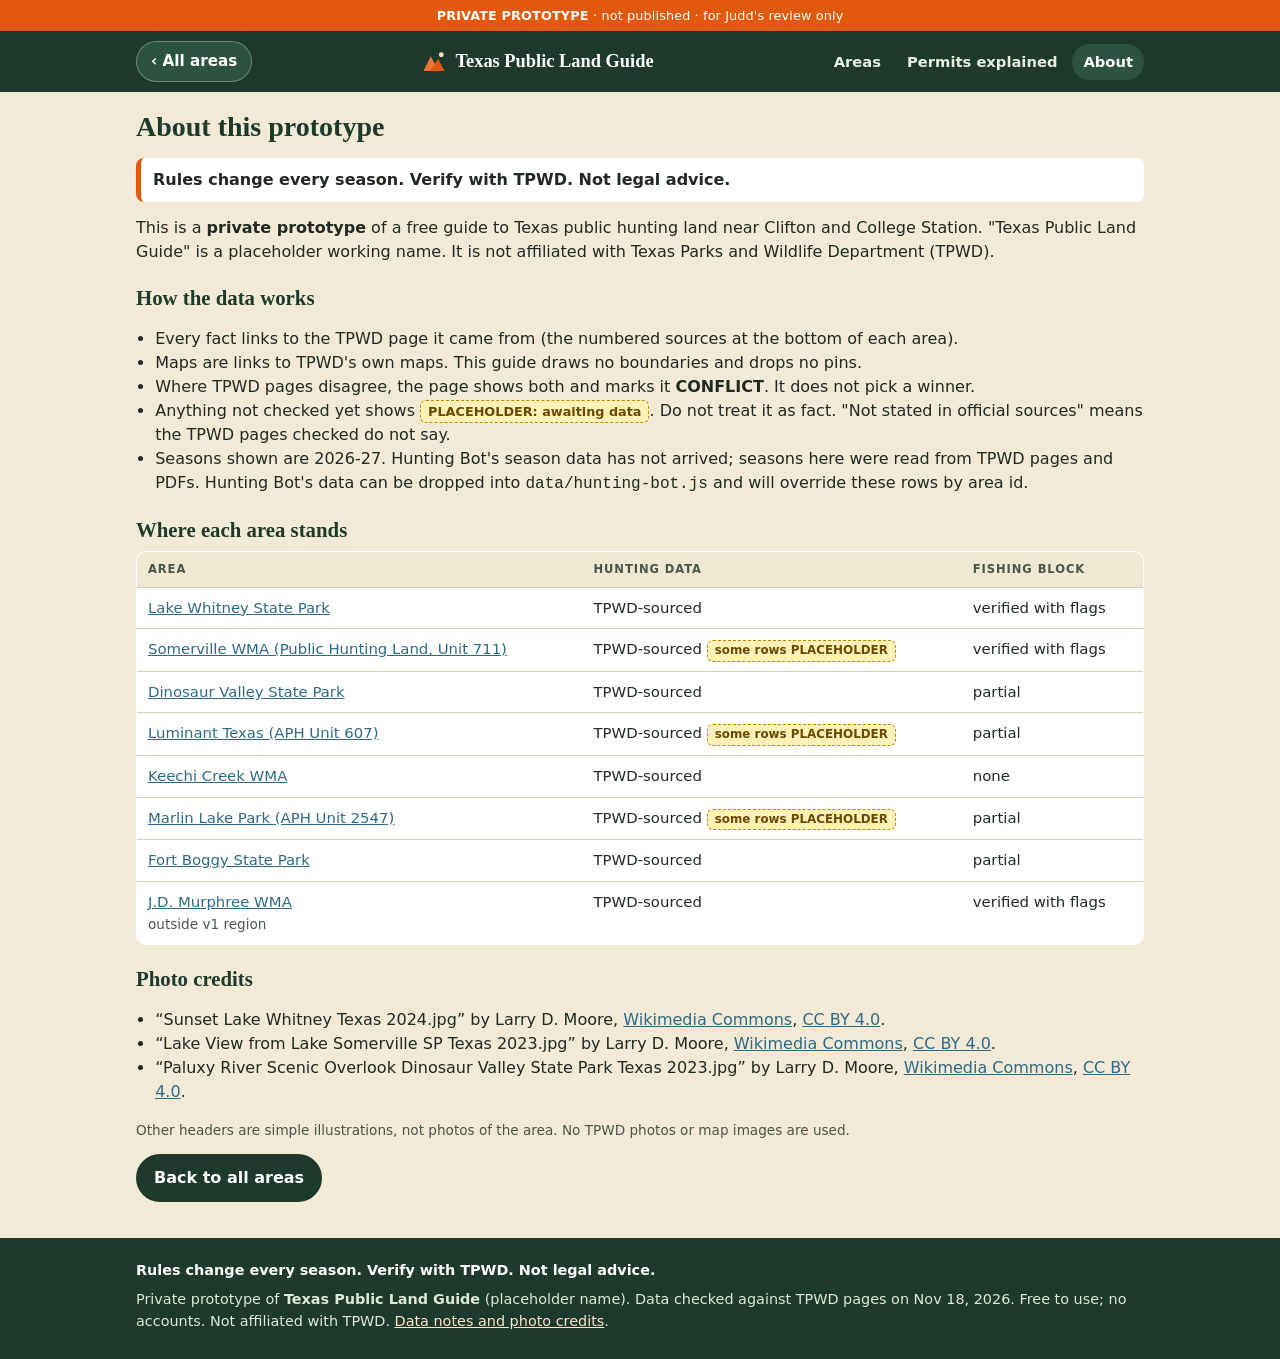
==== about.html @ 7021a3df "Publish the Texas Public Land Guide at the repository root. The finished static site is ready for Gi" ====
<!doctype html><html lang="en"><head><meta charset="utf-8"><meta name="viewport" content="width=device-width,initial-scale=1,viewport-fit=cover"><meta name="theme-color" content="#1d3a2c"><link rel="manifest" href="manifest.webmanifest"><link rel="icon" type="image/png" sizes="192x192" href="icons/icon-192.png"><link rel="apple-touch-icon" sizes="180x180" href="icons/apple-touch-icon.png"><meta name="apple-mobile-web-app-capable" content="yes"><meta name="mobile-web-app-capable" content="yes"><meta name="apple-mobile-web-app-status-bar-style" content="black-translucent"><meta name="apple-mobile-web-app-title" content="TX Public Land"><meta name="robots" content="noindex,nofollow"><link rel="stylesheet" href="css/styles.css"><title>About · Texas Public Land Guide</title></head>
<body data-page="about"><div id="chrome-top"></div><main class="wrap prose" style="padding-top:18px">
<h1>About this prototype</h1>
<div class="disclaimer">Rules change every season. Verify with TPWD. Not legal advice.</div>
<p>This is a <b>private prototype</b> of a free guide to Texas public hunting land near Clifton and College Station. "Texas Public Land Guide" is a placeholder working name. It is not affiliated with Texas Parks and Wildlife Department (TPWD).</p>
<h2>How the data works</h2>
<ul>
<li>Every fact links to the TPWD page it came from (the numbered sources at the bottom of each area).</li>
<li>Maps are links to TPWD's own maps. This guide draws no boundaries and drops no pins.</li>
<li>Where TPWD pages disagree, the page shows both and marks it <b>CONFLICT</b>. It does not pick a winner.</li>
<li>Anything not checked yet shows <span class="ph-flag">PLACEHOLDER: awaiting data</span>. Do not treat it as fact. "Not stated in official sources" means the TPWD pages checked do not say.</li>
<li>Seasons shown are 2026-27. Hunting Bot's season data has not arrived; seasons here were read from TPWD pages and PDFs. Hunting Bot's data can be dropped into <code>data/hunting-bot.js</code> and will override these rows by area id.</li>
</ul>
<h2>Where each area stands</h2>
<div class="table-wrap"><table class="simple"><thead><tr><th>Area</th><th>Hunting data</th><th>Fishing block</th></tr></thead><tbody id="areastatus"></tbody></table></div>
<h2>Photo credits</h2>
<ul id="credits"></ul>
<p class="small muted">Other headers are simple illustrations, not photos of the area. No TPWD photos or map images are used.</p>
<p><a class="btn" href="index.html">Back to all areas</a></p>
</main><div id="chrome-bottom"></div><script src="data/areas.js"></script><script src="data/photos.js"></script><script src="data/hunting-bot.js"></script><script src="js/app.js"></script></body></html>
---- css/styles.css ----
:root{
  --forest:#1d3a2c; --forest-2:#2c5340; --moss:#5b7a3d; --moss-soft:#e4ecd6;
  --bark:#5a4430; --sand:#f2ead6; --paper:#fcfaf2; --ink:#1f2a22; --ink-soft:#4a5649; --ink-faint:#707a6e;
  --blaze:#e0590c; --blaze-soft:#fde6d4; --water:#2d6a87; --water-soft:#dcebf2;
  --warn-bg:#fff1b8; --warn-ink:#6a4a00; --line:#d9d0b8; --radius:14px;
  --shadow:0 1px 2px rgba(31,42,34,.08),0 4px 14px rgba(31,42,34,.07);
  --serif:Georgia,"Times New Roman",serif; --sans:system-ui,-apple-system,"Segoe UI",Roboto,sans-serif;
}
*{box-sizing:border-box}
html{-webkit-text-size-adjust:100%}
body{margin:0;font-family:var(--sans);color:var(--ink);background:var(--sand);line-height:1.5;font-size:16px}
a{color:var(--water)} a:hover{color:var(--blaze)}
img,svg{max-width:100%}
.wrap{max-width:1040px;margin:0 auto;padding:0 16px}
h1,h2,h3{font-family:var(--serif);line-height:1.2;color:var(--forest);margin:0 0 .5rem}
h1{font-size:1.75rem} h2{font-size:1.3rem;margin-top:0} h3{font-size:1.05rem}
p{margin:.4rem 0 .8rem}
.muted{color:var(--ink-soft)} .small{font-size:.85rem}

/* banner + header */
.proto-bar{background:var(--blaze);color:#fff;font-size:.8rem;font-weight:700;text-align:center;padding:6px 10px;letter-spacing:.01em}
.proto-bar span{font-weight:500}
.site-header{background:var(--forest);color:#fff;position:sticky;top:0;z-index:20}
.site-header .inner{display:flex;align-items:center;justify-content:space-between;gap:10px;padding:10px 16px;flex-wrap:wrap}
.brand{display:flex;align-items:center;gap:8px;color:#fff;text-decoration:none;font-family:var(--serif);font-size:1.15rem;font-weight:700}
.brand svg{width:26px;height:26px}
.working{font:700 .6rem/1 var(--sans);letter-spacing:.12em;text-transform:uppercase;border:1px solid rgba(255,255,255,.55);border-radius:99px;padding:3px 7px;color:#ffd9bd}
.nav{display:flex;gap:4px}
.nav a{color:#e9f0e2;text-decoration:none;padding:7px 11px;border-radius:99px;font-size:.92rem;font-weight:600}
.nav a[aria-current="page"],.nav a:hover{background:var(--forest-2);color:#fff}

/* hero */
.hero{background:var(--forest);color:#fff;position:relative;overflow:hidden}
.hero .art{position:absolute;inset:0;opacity:.95}
.hero .art svg{width:100%;height:100%;display:block}
.hero-inner{position:relative;padding:34px 16px 70px}
.hero h1{color:#fff;font-size:1.9rem;max-width:20ch}
.hero p{max-width:46ch;color:#e6efde}
.eyebrow{display:inline-block;background:rgba(255,255,255,.15);border:1px solid rgba(255,255,255,.35);border-radius:99px;padding:3px 10px;font-size:.72rem;font-weight:700;letter-spacing:.1em;text-transform:uppercase;color:#ffe3cc;margin-bottom:10px}

/* finder */
.finder{background:var(--paper);border:1px solid var(--line);border-radius:var(--radius);box-shadow:var(--shadow);padding:14px;margin:-48px 0 18px;position:relative}
.finder form{display:grid;grid-template-columns:1fr;gap:10px}
.field label,.field .flabel{display:block;font-size:.72rem;font-weight:800;letter-spacing:.08em;text-transform:uppercase;color:var(--ink-soft);margin-bottom:3px}
.field select,.field input[type=search]{width:100%;font:inherit;padding:11px 12px;border:1.5px solid var(--line);border-radius:10px;background:#fff;color:var(--ink);min-height:44px}
.field select:focus,.field input:focus{outline:3px solid #b9d3a2;border-color:var(--moss)}
.check{display:flex;gap:8px;align-items:center;font-size:.9rem;min-height:44px}
.check input{width:20px;height:20px;accent-color:var(--moss)}
.finder-actions{display:flex;gap:10px;align-items:center;justify-content:space-between;flex-wrap:wrap}
.btn{display:inline-flex;align-items:center;justify-content:center;gap:6px;font:inherit;font-weight:700;border-radius:99px;padding:10px 16px;min-height:44px;border:2px solid var(--forest);background:var(--forest);color:#fff;text-decoration:none;cursor:pointer}
.btn:hover{background:var(--forest-2);color:#fff}
.btn.ghost{background:transparent;color:var(--forest)}
.btn.ghost:hover{background:var(--moss-soft);color:var(--forest)}
.btn.small{padding:6px 12px;min-height:36px;font-size:.88rem}
.count{font-weight:700;color:var(--forest)}

/* cards */
.grid{display:grid;gap:14px;grid-template-columns:1fr}
.card{background:var(--paper);border:1px solid var(--line);border-radius:var(--radius);box-shadow:var(--shadow);overflow:hidden;display:flex;flex-direction:column}
.card .thumb{display:block;aspect-ratio:16/7;background:var(--forest-2);overflow:hidden;position:relative}
.card .thumb img,.card .thumb svg{width:100%;height:100%;object-fit:cover;display:block}
.card .body{padding:12px 14px 14px;display:flex;flex-direction:column;gap:6px;flex:1}
.card h3{margin:0}
.card h3 a{color:var(--forest);text-decoration:none}
.card h3 a:hover{color:var(--blaze)}
.kicker{font-size:.72rem;font-weight:800;letter-spacing:.09em;text-transform:uppercase;color:var(--bark)}
.chips{display:flex;flex-wrap:wrap;gap:6px}
.chip{display:inline-block;background:var(--moss-soft);color:var(--forest);border-radius:99px;font-size:.78rem;font-weight:700;padding:3px 9px}
.chip.access{background:#efe3c6;color:var(--bark)}
.chip.water{background:var(--water-soft);color:var(--water)}
.chip.near{background:#fff;border:1px solid var(--line);color:var(--ink-soft);font-weight:600}
.chip.out{background:var(--blaze-soft);color:#8a3a07}
.chip.ph{background:var(--warn-bg);color:var(--warn-ink)}
.verified{font-size:.8rem;color:var(--ink-soft);margin-top:auto}
.verified strong{color:var(--forest)}
.empty{background:var(--paper);border:1px dashed var(--line);border-radius:var(--radius);padding:20px;text-align:center}
.section-label{font-family:var(--serif);font-size:1.15rem;margin:22px 0 10px;color:var(--forest)}

/* area page */
.crumb{font-size:.85rem;margin:14px 0 8px}
.area-hero{border-radius:var(--radius);overflow:hidden;position:relative;background:var(--forest-2);box-shadow:var(--shadow)}
.area-hero .art{aspect-ratio:16/8;max-height:340px}
.area-hero .art img,.area-hero .art svg{width:100%;height:100%;object-fit:cover;display:block}
.photo-credit{font-size:.74rem;color:var(--ink-faint);margin:6px 2px 0}
.area-title{margin:14px 0 4px}
.verify-badge{display:inline-flex;gap:6px;align-items:center;background:var(--moss-soft);border:1px solid #bfd1a6;color:var(--forest);font-weight:800;border-radius:99px;padding:5px 12px;font-size:.88rem;margin:6px 0 4px}
.outside-flag{background:var(--blaze-soft);border:1px solid #f1b88d;color:#7a3406;border-radius:10px;padding:10px 12px;margin:10px 0;font-weight:600}
.disclaimer{background:#fff;border-left:5px solid var(--blaze);padding:10px 12px;border-radius:8px;font-weight:700;margin:14px 0}
.panel{background:var(--paper);border:1px solid var(--line);border-radius:var(--radius);box-shadow:var(--shadow);padding:14px 16px;margin:14px 0}
.panel h2{border-bottom:2px solid var(--moss-soft);padding-bottom:6px}
.facts{display:grid;grid-template-columns:1fr;gap:10px;margin:0}
.facts div{background:#fff;border:1px solid var(--line);border-radius:10px;padding:9px 11px}
.facts dt{font-size:.7rem;font-weight:800;letter-spacing:.09em;text-transform:uppercase;color:var(--ink-soft);margin:0 0 2px}
.facts dd{margin:0}
.permit-list{list-style:none;margin:0;padding:0;display:grid;gap:10px}
.permit-list li{background:#fff;border:1px solid var(--line);border-radius:10px;padding:10px 12px}
.permit-list a{font-weight:700}
.btn-row{display:flex;flex-wrap:wrap;gap:8px}
.kv{display:grid;gap:8px;margin:0;padding:0;list-style:none}
.kv li{background:#fff;border:1px solid var(--line);border-radius:10px;padding:9px 11px}
.kv b{display:block;font-size:.72rem;letter-spacing:.08em;text-transform:uppercase;color:var(--ink-soft)}
.kv .conflict{border-color:#e6a46c;background:var(--blaze-soft)}
.kv .conflict b{color:#8a3a07}
sup.cite{font-size:.68em;font-weight:800;margin-left:1px}
sup.cite a{text-decoration:none;color:var(--water)}
.not-stated{color:var(--ink-faint);font-style:italic}
.ph-flag{display:inline-block;background:var(--warn-bg);color:var(--warn-ink);border:1px dashed #b88a00;border-radius:6px;font-weight:800;font-size:.8em;padding:1px 7px}
.seasons{display:grid;gap:10px}
.season{background:#fff;border:1px solid var(--line);border-radius:10px;padding:10px 12px}
.season.placeholder{background:#fffbea;border-style:dashed;border-color:#c9a227}
.season h3{margin:0 0 3px}
.season .when{font-weight:700;color:var(--bark)}
.fish{border-top:5px solid var(--water)}
.fish h2{border-color:var(--water-soft)}
.fish h3{color:var(--water);margin-top:14px}
.checknotes{background:#f4f8fb;border:1px solid #c9dce8;border-radius:10px;padding:10px 14px}
.checknotes ul{margin:.3rem 0 0;padding-left:1.1rem}
.field-notes{border:2px dashed var(--moss);background:#fff;border-radius:var(--radius);padding:14px 16px;color:var(--ink-soft)}
.sources{padding-left:1.3rem;margin:0}
.sources li{margin-bottom:6px}
.sources li::marker{font-weight:800;color:var(--water)}
details.more summary{cursor:pointer;font-weight:700;color:var(--forest);min-height:36px}
.footer{background:var(--forest);color:#dfe8d6;margin-top:36px;padding:22px 0 28px;font-size:.9rem}
.footer a{color:#ffe3cc}
.footer .disc{font-weight:800;color:#fff;margin-bottom:8px}
.prose h2{margin-top:22px}
.prose ul{padding-left:1.2rem}
.table-wrap{overflow-x:auto}
.simple{width:100%;border-collapse:collapse;background:#fff;border:1px solid var(--line);border-radius:10px;overflow:hidden}
.simple th,.simple td{text-align:left;padding:9px 11px;border-bottom:1px solid var(--line);vertical-align:top;font-size:.93rem}
.simple th{background:#efe8d3;font-size:.72rem;letter-spacing:.08em;text-transform:uppercase;color:var(--ink-soft)}

@media (min-width:640px){
  .grid{grid-template-columns:1fr 1fr}
  .finder form{grid-template-columns:2fr 1fr 1fr}
  .facts{grid-template-columns:1fr 1fr}
  .hero h1{font-size:2.4rem}
}
@media (min-width:900px){
  .grid{grid-template-columns:repeat(3,1fr)}
  .finder form{grid-template-columns:2fr 1fr 1fr 1fr 1fr}
}
@media (max-width:560px){
  .site-header .inner{padding:8px 12px}
  .nav a{padding:7px 9px;font-size:.88rem}
  .working{display:none}
  h1{font-size:1.5rem}
}
@media (prefers-reduced-motion:no-preference){ .card{transition:transform .12s} .card:hover{transform:translateY(-2px)} }

/* ---- installed app (standalone) + notch safe areas ---- */
body{padding-left:env(safe-area-inset-left);padding-right:env(safe-area-inset-right)}
.proto-bar{padding-top:calc(6px + env(safe-area-inset-top))}
.footer{padding-bottom:calc(28px + env(safe-area-inset-bottom))}
.site-header .inner{row-gap:6px}
.back{color:#fff;text-decoration:none;font-weight:700;font-size:.95rem;background:var(--forest-2);border:1px solid rgba(255,255,255,.3);border-radius:99px;padding:8px 14px;min-height:40px;display:inline-flex;align-items:center}
.back:hover{background:var(--blaze);color:#fff}
.site-header .inner:has(.back) .brand span.working{display:none}
@media (max-width:560px){ .site-header .inner:has(.back) .brand{font-size:1rem} }
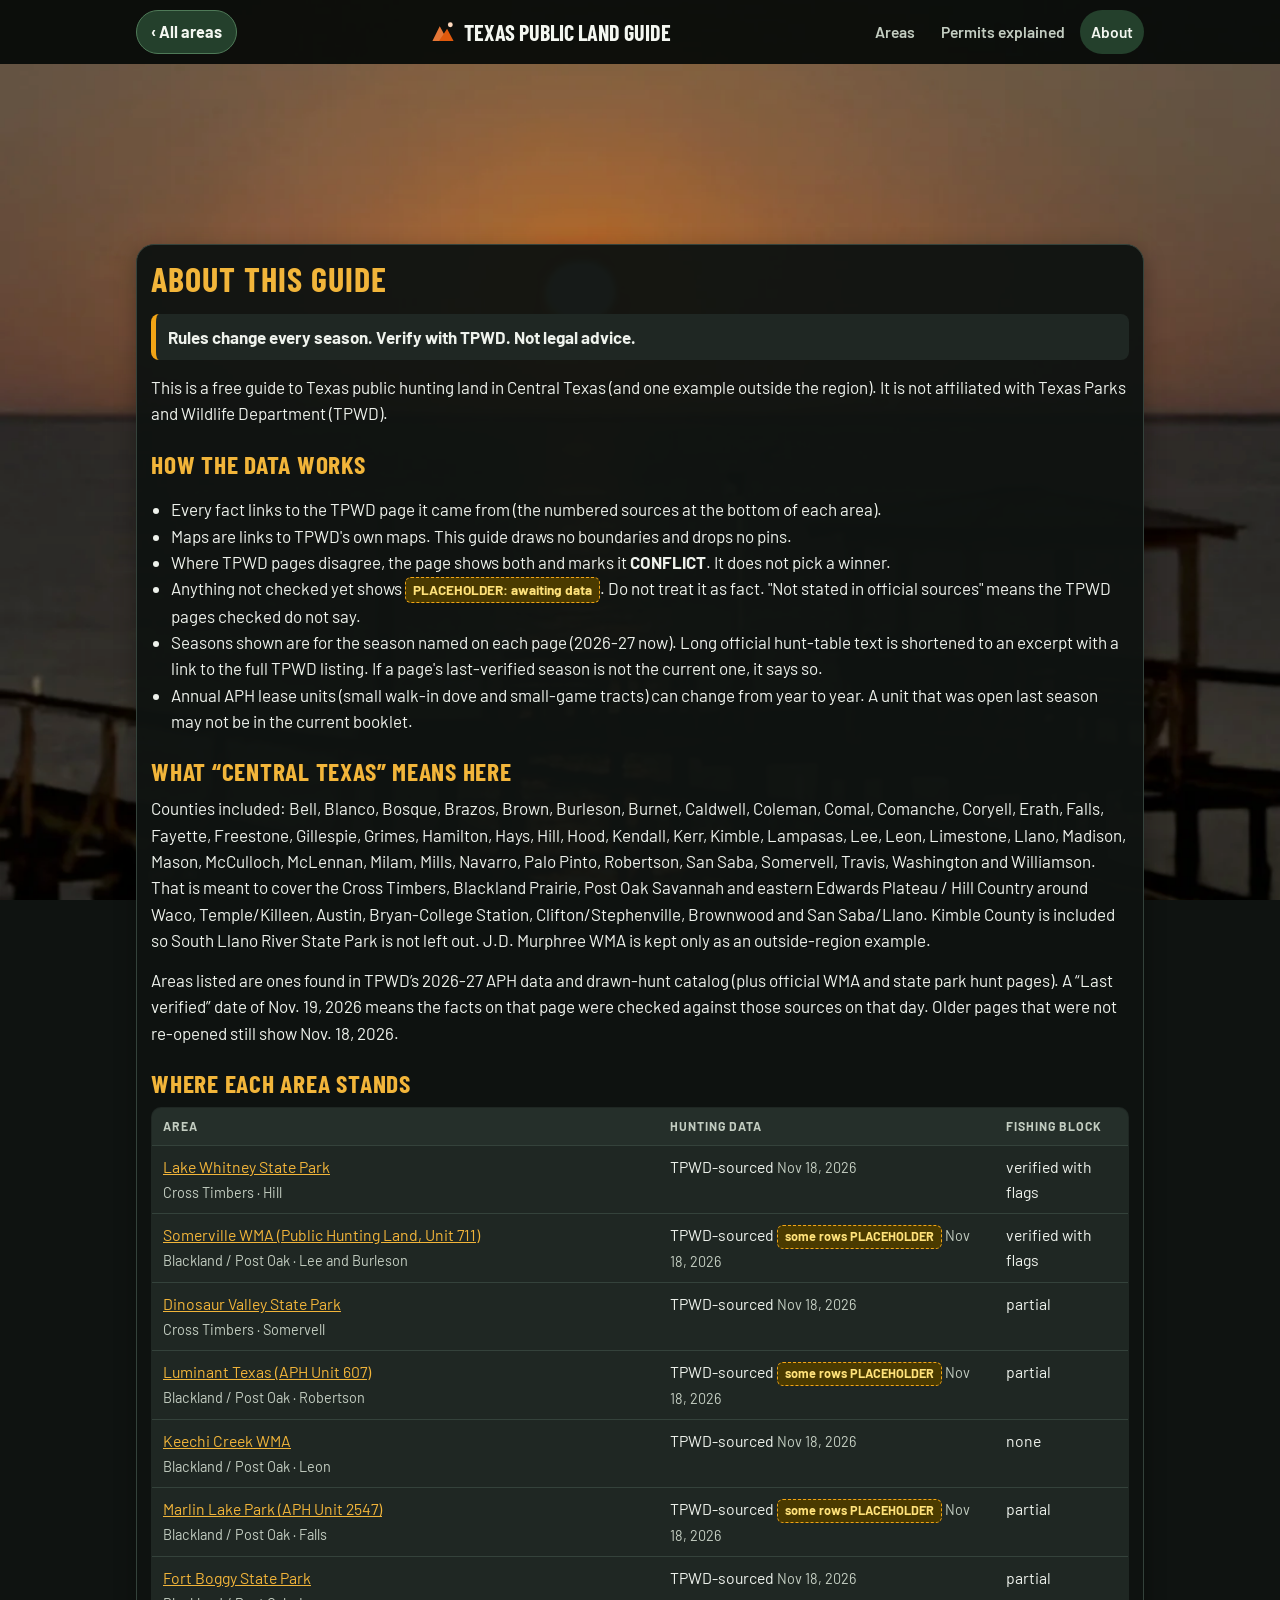
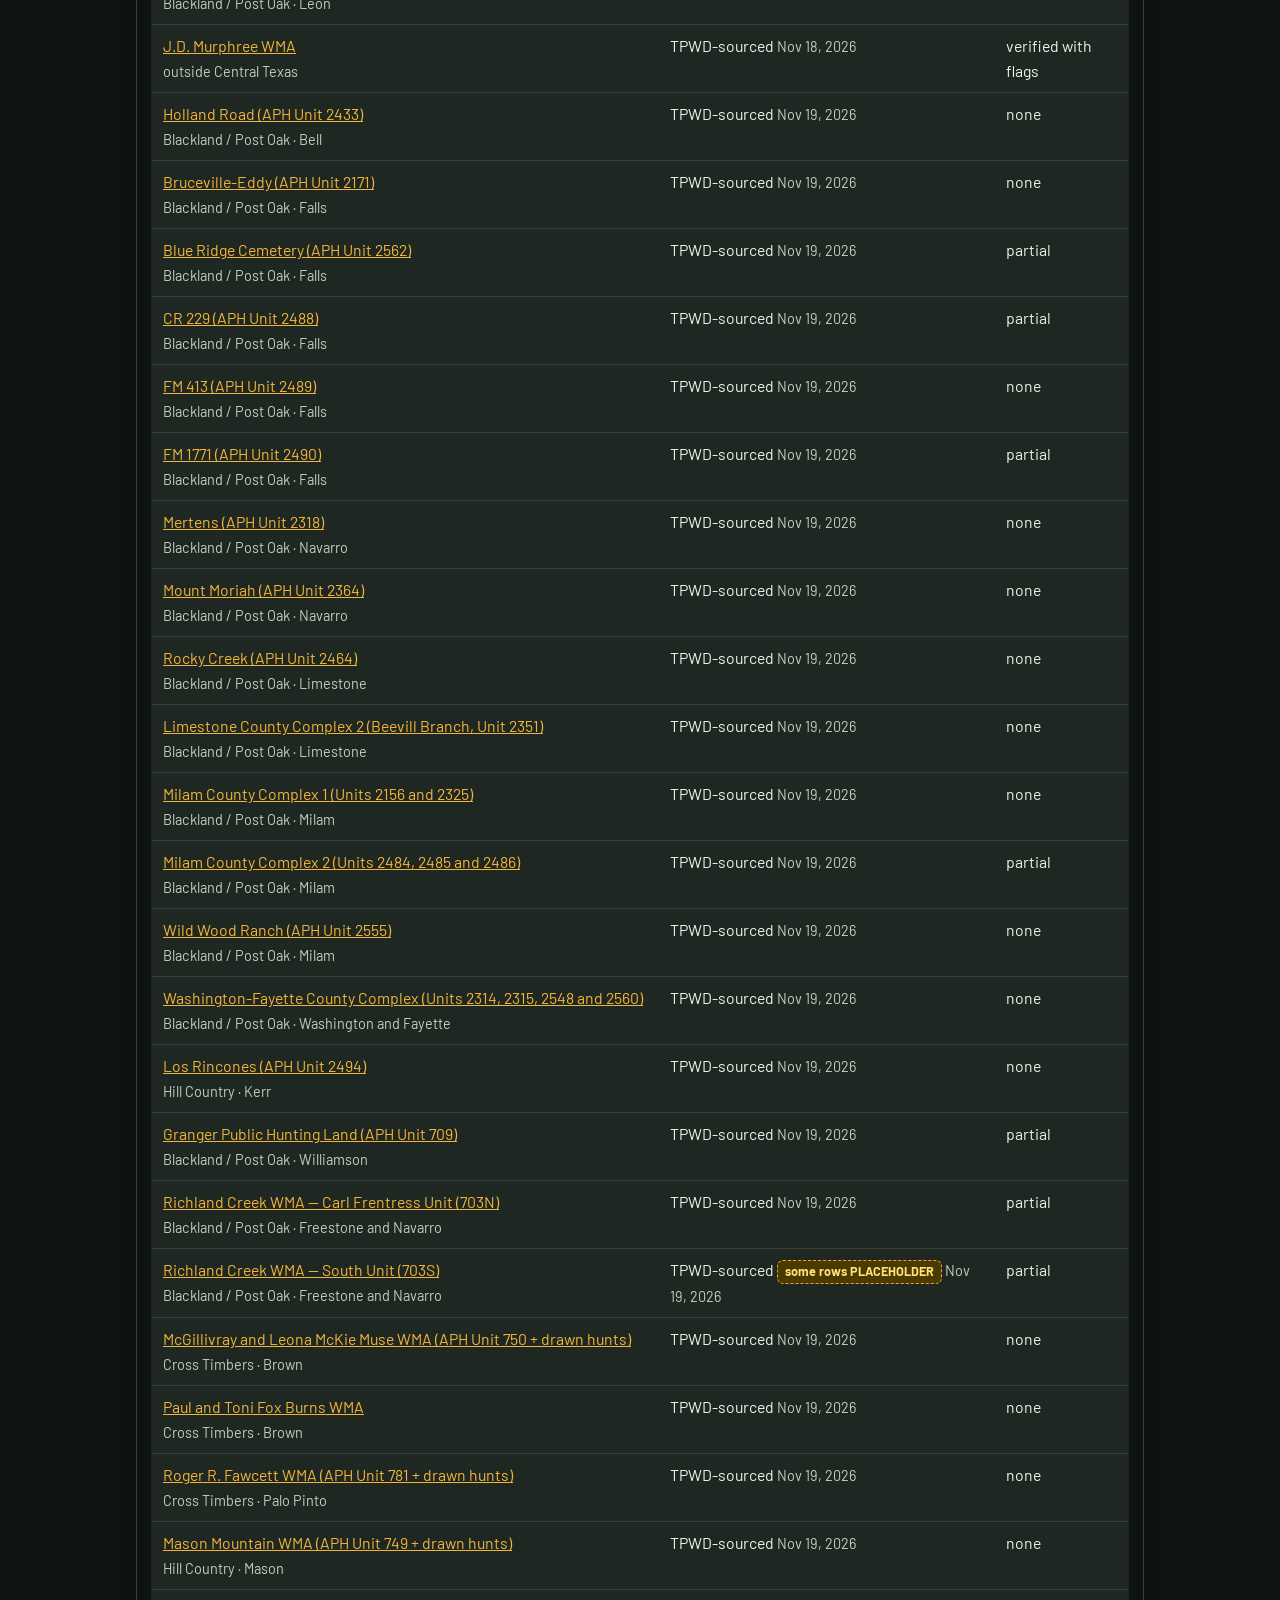
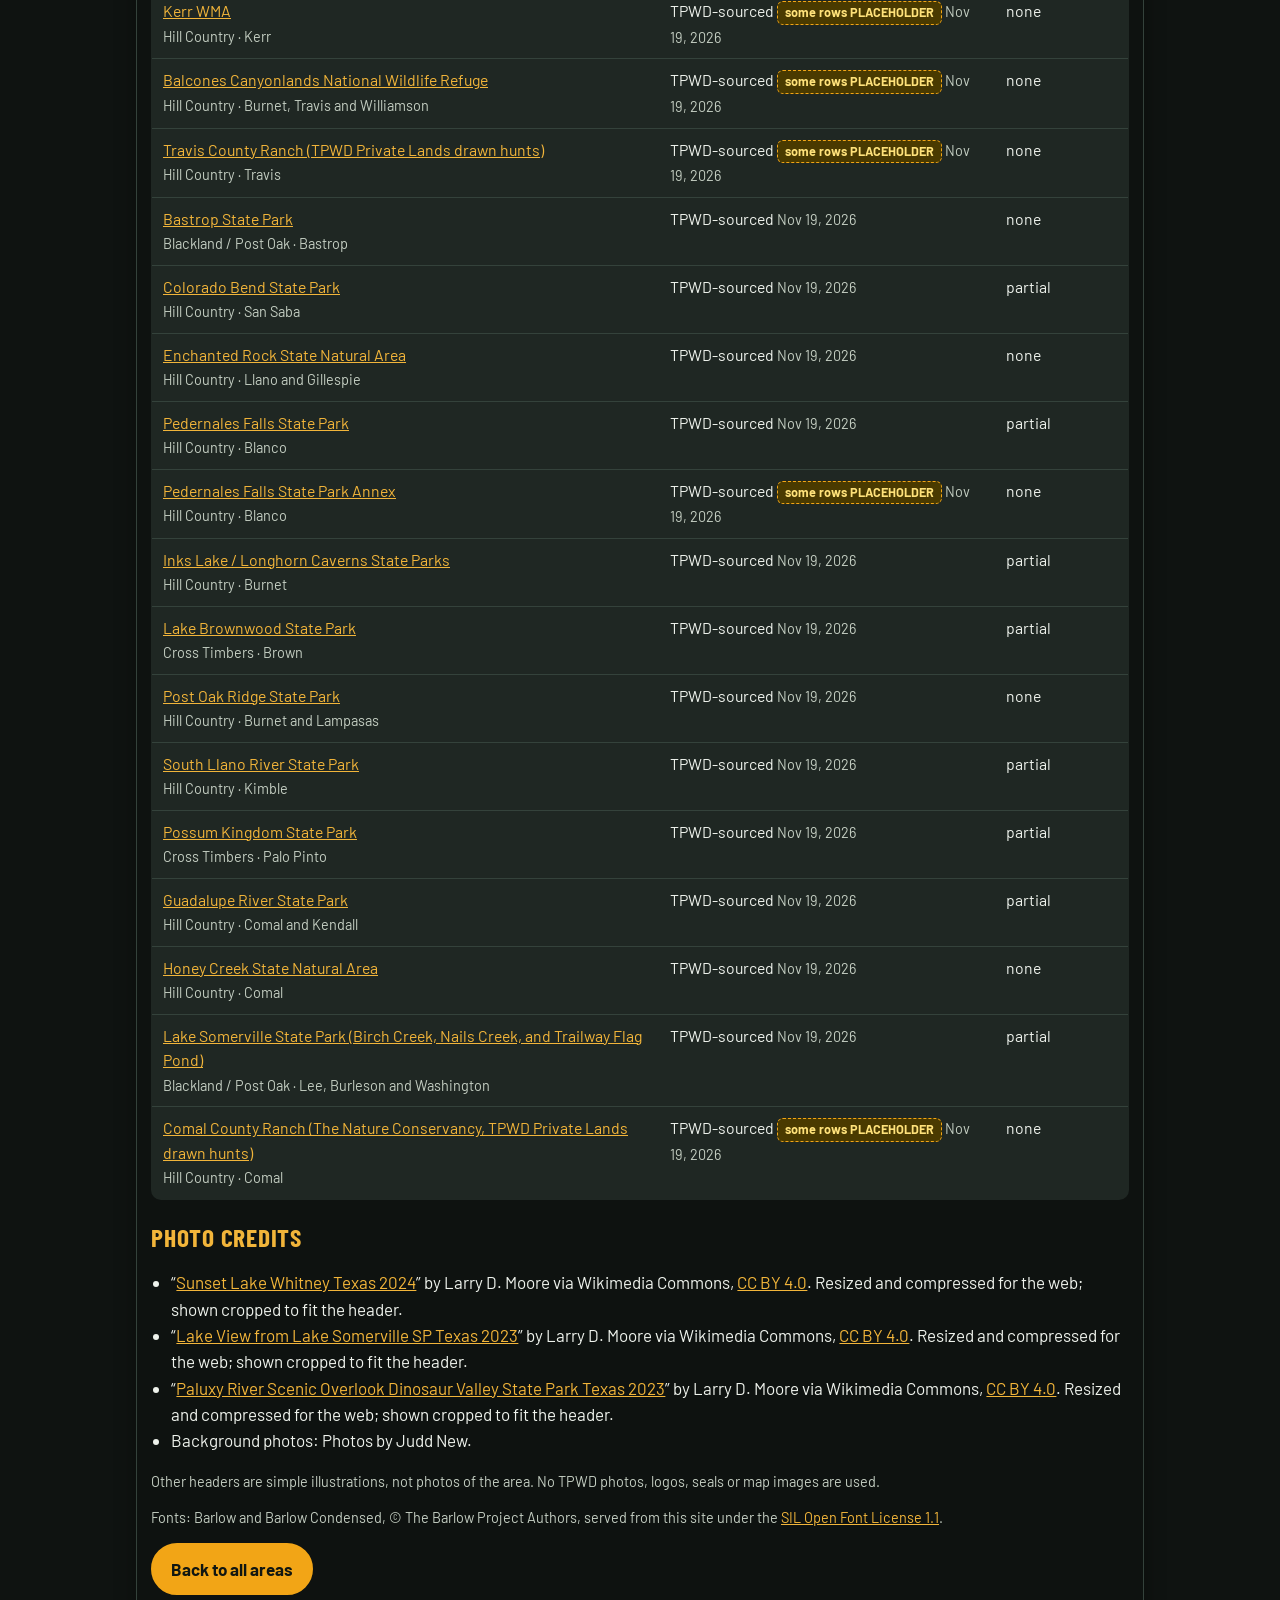
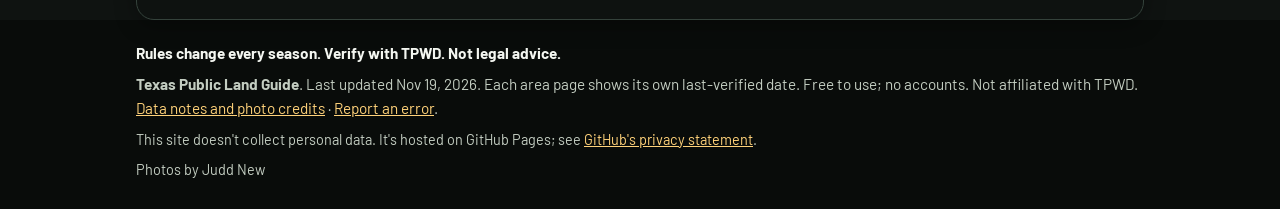
==== commit dc8947ff: "Release v4: Central Texas areas, Night Hunt theme, legal-safety fixes Replace the GitHub Pages site " ====
--- a/about.html
+++ b/about.html
@@ -1,20 +1,26 @@
-<!doctype html><html lang="en"><head><meta charset="utf-8"><meta name="viewport" content="width=device-width,initial-scale=1,viewport-fit=cover"><meta name="theme-color" content="#1d3a2c"><link rel="manifest" href="manifest.webmanifest"><link rel="icon" type="image/png" sizes="192x192" href="icons/icon-192.png"><link rel="apple-touch-icon" sizes="180x180" href="icons/apple-touch-icon.png"><meta name="apple-mobile-web-app-capable" content="yes"><meta name="mobile-web-app-capable" content="yes"><meta name="apple-mobile-web-app-status-bar-style" content="black-translucent"><meta name="apple-mobile-web-app-title" content="TX Public Land"><meta name="robots" content="noindex,nofollow"><link rel="stylesheet" href="css/styles.css"><title>About · Texas Public Land Guide</title></head>
-<body data-page="about"><div id="chrome-top"></div><main class="wrap prose" style="padding-top:18px">
-<h1>About this prototype</h1>
+<!doctype html><html lang="en"><head><meta charset="utf-8"><meta name="viewport" content="width=device-width,initial-scale=1,viewport-fit=cover"><meta name="theme-color" content="#0a0d0b"><link rel="manifest" href="manifest.webmanifest"><link rel="icon" type="image/png" sizes="192x192" href="icons/icon-192.png"><link rel="apple-touch-icon" sizes="180x180" href="icons/apple-touch-icon.png"><meta name="apple-mobile-web-app-capable" content="yes"><meta name="mobile-web-app-capable" content="yes"><meta name="apple-mobile-web-app-status-bar-style" content="black-translucent"><meta name="apple-mobile-web-app-title" content="TX Public Land"><meta name="robots" content="noindex,nofollow"><link rel="preload" href="fonts/barlow-400.woff2" as="font" type="font/woff2" crossorigin><link rel="stylesheet" href="css/styles.css"><title>About · Texas Public Land Guide</title></head>
+<body data-page="about"><div class="bg-photo" aria-hidden="true"><img src="img/bg-pier.webp" alt="" decoding="async"></div><div id="chrome-top"></div><main class="wrap prose" style="padding-top:18px">
+<div class="sheet-block">
+<h1>About this guide</h1>
 <div class="disclaimer">Rules change every season. Verify with TPWD. Not legal advice.</div>
-<p>This is a <b>private prototype</b> of a free guide to Texas public hunting land near Clifton and College Station. "Texas Public Land Guide" is a placeholder working name. It is not affiliated with Texas Parks and Wildlife Department (TPWD).</p>
+<p>This is a free guide to Texas public hunting land in Central Texas (and one example outside the region). It is not affiliated with Texas Parks and Wildlife Department (TPWD).</p>
 <h2>How the data works</h2>
 <ul>
 <li>Every fact links to the TPWD page it came from (the numbered sources at the bottom of each area).</li>
 <li>Maps are links to TPWD's own maps. This guide draws no boundaries and drops no pins.</li>
 <li>Where TPWD pages disagree, the page shows both and marks it <b>CONFLICT</b>. It does not pick a winner.</li>
 <li>Anything not checked yet shows <span class="ph-flag">PLACEHOLDER: awaiting data</span>. Do not treat it as fact. "Not stated in official sources" means the TPWD pages checked do not say.</li>
-<li>Seasons shown are 2026-27. Hunting Bot's season data has not arrived; seasons here were read from TPWD pages and PDFs. Hunting Bot's data can be dropped into <code>data/hunting-bot.js</code> and will override these rows by area id.</li>
+<li>Seasons shown are for the season named on each page (2026-27 now). Long official hunt-table text is shortened to an excerpt with a link to the full TPWD listing. If a page's last-verified season is not the current one, it says so.</li>
+<li>Annual APH lease units (small walk-in dove and small-game tracts) can change from year to year. A unit that was open last season may not be in the current booklet.</li>
 </ul>
+<h2>What “Central Texas” means here</h2>
+<p>Counties included: Bell, Blanco, Bosque, Brazos, Brown, Burleson, Burnet, Caldwell, Coleman, Comal, Comanche, Coryell, Erath, Falls, Fayette, Freestone, Gillespie, Grimes, Hamilton, Hays, Hill, Hood, Kendall, Kerr, Kimble, Lampasas, Lee, Leon, Limestone, Llano, Madison, Mason, McCulloch, McLennan, Milam, Mills, Navarro, Palo Pinto, Robertson, San Saba, Somervell, Travis, Washington and Williamson. That is meant to cover the Cross Timbers, Blackland Prairie, Post Oak Savannah and eastern Edwards Plateau / Hill Country around Waco, Temple/Killeen, Austin, Bryan-College Station, Clifton/Stephenville, Brownwood and San Saba/Llano. Kimble County is included so South Llano River State Park is not left out. J.D. Murphree WMA is kept only as an outside-region example.</p>
+<p>Areas listed are ones found in TPWD’s 2026-27 APH data and drawn-hunt catalog (plus official WMA and state park hunt pages). A “Last verified” date of Nov. 19, 2026 means the facts on that page were checked against those sources on that day. Older pages that were not re-opened still show Nov. 18, 2026.</p>
 <h2>Where each area stands</h2>
 <div class="table-wrap"><table class="simple"><thead><tr><th>Area</th><th>Hunting data</th><th>Fishing block</th></tr></thead><tbody id="areastatus"></tbody></table></div>
 <h2>Photo credits</h2>
 <ul id="credits"></ul>
-<p class="small muted">Other headers are simple illustrations, not photos of the area. No TPWD photos or map images are used.</p>
+<p class="small muted">Other headers are simple illustrations, not photos of the area. No TPWD photos, logos, seals or map images are used.</p>
+<p class="small muted">Fonts: Barlow and Barlow Condensed, © The Barlow Project Authors, served from this site under the <a href="fonts/OFL.txt">SIL Open Font License 1.1</a>.</p>
 <p><a class="btn" href="index.html">Back to all areas</a></p>
-</main><div id="chrome-bottom"></div><script src="data/areas.js"></script><script src="data/photos.js"></script><script src="data/hunting-bot.js"></script><script src="js/app.js"></script></body></html>
+</div></main><div id="chrome-bottom"></div><script src="data/areas.js"></script><script src="data/areas-central.js"></script><script src="data/photos.js"></script><script src="data/hunting-bot.js"></script><script src="js/app.js"></script></body></html>
--- a/css/styles.css
+++ b/css/styles.css
@@ -1,3 +1,9 @@
+/* Self-hosted fonts: Barlow + Barlow Condensed (SIL OFL 1.1, see fonts/OFL.txt). Latin subset, weights in use. */
+@font-face{font-family:'Barlow';font-style:normal;font-weight:400;font-display:swap;src:url('../fonts/barlow-400.woff2') format('woff2');unicode-range:U+0000-00FF, U+0131, U+0152-0153, U+02BB-02BC, U+02C6, U+02DA, U+02DC, U+0304, U+0308, U+0329, U+2000-206F, U+20AC, U+2122, U+2191, U+2193, U+2212, U+2215, U+FEFF, U+FFFD}
+@font-face{font-family:'Barlow';font-style:normal;font-weight:500;font-display:swap;src:url('../fonts/barlow-500.woff2') format('woff2');unicode-range:U+0000-00FF, U+0131, U+0152-0153, U+02BB-02BC, U+02C6, U+02DA, U+02DC, U+0304, U+0308, U+0329, U+2000-206F, U+20AC, U+2122, U+2191, U+2193, U+2212, U+2215, U+FEFF, U+FFFD}
+@font-face{font-family:'Barlow';font-style:normal;font-weight:600;font-display:swap;src:url('../fonts/barlow-600.woff2') format('woff2');unicode-range:U+0000-00FF, U+0131, U+0152-0153, U+02BB-02BC, U+02C6, U+02DA, U+02DC, U+0304, U+0308, U+0329, U+2000-206F, U+20AC, U+2122, U+2191, U+2193, U+2212, U+2215, U+FEFF, U+FFFD}
+@font-face{font-family:'Barlow';font-style:normal;font-weight:700;font-display:swap;src:url('../fonts/barlow-700.woff2') format('woff2');unicode-range:U+0000-00FF, U+0131, U+0152-0153, U+02BB-02BC, U+02C6, U+02DA, U+02DC, U+0304, U+0308, U+0329, U+2000-206F, U+20AC, U+2122, U+2191, U+2193, U+2212, U+2215, U+FEFF, U+FFFD}
+@font-face{font-family:'Barlow Condensed';font-style:normal;font-weight:700;font-display:swap;src:url('../fonts/barlow-condensed-700.woff2') format('woff2');unicode-range:U+0000-00FF, U+0131, U+0152-0153, U+02BB-02BC, U+02C6, U+02DA, U+02DC, U+0304, U+0308, U+0329, U+2000-206F, U+20AC, U+2122, U+2191, U+2193, U+2212, U+2215, U+FEFF, U+FFFD}
 :root{
   --forest:#1d3a2c; --forest-2:#2c5340; --moss:#5b7a3d; --moss-soft:#e4ecd6;
   --bark:#5a4430; --sand:#f2ead6; --paper:#fcfaf2; --ink:#1f2a22; --ink-soft:#4a5649; --ink-faint:#707a6e;
@@ -18,13 +24,10 @@
 .muted{color:var(--ink-soft)} .small{font-size:.85rem}
 
 /* banner + header */
-.proto-bar{background:var(--blaze);color:#fff;font-size:.8rem;font-weight:700;text-align:center;padding:6px 10px;letter-spacing:.01em}
-.proto-bar span{font-weight:500}
 .site-header{background:var(--forest);color:#fff;position:sticky;top:0;z-index:20}
 .site-header .inner{display:flex;align-items:center;justify-content:space-between;gap:10px;padding:10px 16px;flex-wrap:wrap}
 .brand{display:flex;align-items:center;gap:8px;color:#fff;text-decoration:none;font-family:var(--serif);font-size:1.15rem;font-weight:700}
 .brand svg{width:26px;height:26px}
-.working{font:700 .6rem/1 var(--sans);letter-spacing:.12em;text-transform:uppercase;border:1px solid rgba(255,255,255,.55);border-radius:99px;padding:3px 7px;color:#ffd9bd}
 .nav{display:flex;gap:4px}
 .nav a{color:#e9f0e2;text-decoration:none;padding:7px 11px;border-radius:99px;font-size:.92rem;font-weight:600}
 .nav a[aria-current="page"],.nav a:hover{background:var(--forest-2);color:#fff}
@@ -75,6 +78,7 @@
 .verified strong{color:var(--forest)}
 .empty{background:var(--paper);border:1px dashed var(--line);border-radius:var(--radius);padding:20px;text-align:center}
 .section-label{font-family:var(--serif);font-size:1.15rem;margin:22px 0 10px;color:var(--forest)}
+.section-label .muted{font-family:var(--sans);font-weight:600}
 
 /* area page */
 .crumb{font-size:.85rem;margin:14px 0 8px}
@@ -132,28 +136,156 @@
 
 @media (min-width:640px){
   .grid{grid-template-columns:1fr 1fr}
-  .finder form{grid-template-columns:2fr 1fr 1fr}
+  .finder form{grid-template-columns:repeat(2,1fr)}
   .facts{grid-template-columns:1fr 1fr}
   .hero h1{font-size:2.4rem}
 }
 @media (min-width:900px){
   .grid{grid-template-columns:repeat(3,1fr)}
-  .finder form{grid-template-columns:2fr 1fr 1fr 1fr 1fr}
+  .finder form{grid-template-columns:repeat(3,1fr)}
 }
 @media (max-width:560px){
   .site-header .inner{padding:8px 12px}
   .nav a{padding:7px 9px;font-size:.88rem}
-  .working{display:none}
-  h1{font-size:1.5rem}
+    h1{font-size:1.5rem}
 }
 @media (prefers-reduced-motion:no-preference){ .card{transition:transform .12s} .card:hover{transform:translateY(-2px)} }
 
 /* ---- installed app (standalone) + notch safe areas ---- */
 body{padding-left:env(safe-area-inset-left);padding-right:env(safe-area-inset-right)}
-.proto-bar{padding-top:calc(6px + env(safe-area-inset-top))}
 .footer{padding-bottom:calc(28px + env(safe-area-inset-bottom))}
 .site-header .inner{row-gap:6px}
 .back{color:#fff;text-decoration:none;font-weight:700;font-size:.95rem;background:var(--forest-2);border:1px solid rgba(255,255,255,.3);border-radius:99px;padding:8px 14px;min-height:40px;display:inline-flex;align-items:center}
 .back:hover{background:var(--blaze);color:#fff}
-.site-header .inner:has(.back) .brand span.working{display:none}
-@media (max-width:560px){ .site-header .inner:has(.back) .brand{font-size:1rem} }
+.site-header .inner:has(.back) .brand span@media (max-width:560px){ .site-header .inner:has(.back) .brand{font-size:1rem} }
+
+/* ===== Night Hunt (the one theme) ===== */
+:root{
+ --serif:"Barlow Condensed","Arial Narrow",system-ui,sans-serif; --sans:"Barlow",system-ui,-apple-system,"Segoe UI",Roboto,sans-serif;
+ --sand:#0f1311; --paper:#181e1b; --ink:#eef2ec; --ink-soft:#c3cdc1; --ink-faint:#9aa699; --line:#34423b; --radius:10px;
+ --forest:#f2b53a; --forest-2:#24402c; --blaze:#f2a516; --blaze-soft:#3b2c0b; --water:#9fd7e6; --water-soft:#17353f;
+ --warn-bg:#4a3a00; --warn-ink:#ffe27a;
+}
+html{font-size:17px}
+body{background-color:#0f1311;color:#eef2ec;font-family:"Barlow",system-ui,-apple-system,"Segoe UI",Roboto,sans-serif;line-height:1.55}
+h1,h2,h3{font-family:"Barlow Condensed","Arial Narrow",system-ui,sans-serif;color:#f2b53a;font-weight:700;letter-spacing:.03em}
+a{color:#f2b53a} a:hover{color:#ffd27a}
+.site-header,.footer{background:#0a0d0b}
+.hero{background:#0a0d0b}
+.hero .art{opacity:.4} .hero .art svg{filter:brightness(.55) saturate(.8) contrast(1.05)} .card .thumb svg,.area-hero svg{filter:brightness(.55) saturate(.8) contrast(1.05)}
+.hero-inner h1,.hero h1,.hero p{color:#f4f7f1;text-shadow:0 1px 2px rgba(0,0,0,.45)}
+.hero p{color:#c3cdc1}
+.brand,.site-header a{color:#f4f7f1}
+.nav a{color:#c3cdc1;min-height:44px;display:inline-flex;align-items:center}
+.nav a[aria-current="page"],.nav a:hover{background:#24402c;color:#f4f7f1}
+.eyebrow{color:#f4f7f1}
+.footer{color:#c3cdc1} .footer a{color:#f4f7f1} .footer .disc{color:#f4f7f1}
+.finder,.card,.panel,.empty{background:#181e1b;border-color:#34423b}
+.card h3 a{color:#f2b53a} .card h3 a:hover{color:#ffd27a}
+.field select,.field input[type=search],.facts div,.permit-list li,.kv li,.season,.field-notes,.disclaimer,.simple,.permit-list li{background:#1f2723;color:#eef2ec;border-color:#34423b}
+.field select,.field input[type=search]{min-height:50px;font-size:1rem}
+.field select:focus,.field input:focus{outline:3px solid #f2a516;border-color:#f2a516}
+.check{min-height:48px} .check input{width:24px;height:24px;accent-color:#f2a516}
+.disclaimer{border-left-color:#f2a516;color:#eef2ec}
+.kicker{color:#c3cdc1}
+.chip{background:#27442f;color:#d6efd9}
+.chip.access{background:#3b2c0b;color:#ffd27a}
+.chip.water{background:#17353f;color:#9fd7e6}
+.chip.near{background:#1f2723;border-color:#34423b;color:#c3cdc1}
+.chip.out{background:#3b2c0b;color:#ffd9b0}
+.chip.ph{background:#4a3a00;color:#ffe27a}
+.btn{background:#f2a516;color:#111611;border-color:#f2a516;min-height:48px;padding:11px 18px}
+.btn:hover{background:#f2a516;border-color:#f2a516;color:#111611}
+.btn.ghost{background:transparent;color:#f2b53a;border-color:#f2b53a}
+.btn.ghost:hover{background:#27442f;color:#d6efd9}
+.btn.small{min-height:44px}
+.back{min-height:44px;background:#24402c;color:#f4f7f1;border-color:#c3cdc1}
+.back:hover{background:#f2a516;color:#111611}
+.count{color:#f2b53a}
+.verify-badge{background:#27442f;color:#d6efd9;border-color:#34423b}
+.outside-flag{background:#3b2c0b;border-color:#f2a516;color:#ffd9b0}
+.ph-flag{background:#4a3a00;color:#ffe27a;border-color:#f2a516}
+.season.placeholder{background:#4a3a00;border-color:#f2a516;color:#ffe27a}
+.season .when{color:#f2b53a}
+.kv li b,.facts dt{color:#c3cdc1}
+.kv .conflict{background:#3d1f0e;border-color:#f2a516} .kv .conflict b{color:#ffd9b0}
+.checknotes{background:#16262c;border-color:#2f5662;color:#eef2ec}
+.panel h2{border-bottom-color:#27442f}
+.fish{border-top-color:#9fd7e6} .fish h3{color:#9fd7e6}
+.field-notes{border-color:#f2a516;color:#c3cdc1}
+.simple th{background:#252f2a;color:#c3cdc1} .simple td,.simple th{border-bottom-color:#34423b}
+.not-stated,.photo-credit{color:#9aa699}
+sup.cite a{color:#f2b53a}
+details.more summary{color:#f2b53a;min-height:44px;display:flex;align-items:center}
+.permit-list a{color:#f2b53a}
+
+:root{color-scheme:dark}
+body{font-size:17px}
+h1{font-size:2rem;text-transform:uppercase}
+h2{font-size:1.5rem;text-transform:uppercase}
+h3{font-size:1.25rem}
+.brand{text-transform:uppercase;font-size:1.3rem}
+.hero h1{font-size:2.4rem}
+.hero .art{opacity:.5}
+.card .thumb img,.area-hero img{filter:brightness(.75) contrast(1.05)}
+.field select,.field input[type=search]{background:#1f2723;color:#eef2ec;border-color:#4a5c52}
+.field select option{background:#1f2723;color:#eef2ec}
+.eyebrow{background:rgba(242,165,22,.16);color:#ffd27a;border-color:rgba(242,165,22,.5)}
+.photo-credit,.not-stated{color:#9aa699}
+.back{background:#24402c;border-color:#4f7a58}
+.btn.ghost{color:#f2b53a;border-color:#f2b53a}
+.btn.ghost:hover{background:#2a2a14;color:#ffd27a}
+.btn:hover{background:#ffc247;color:#111611}
+.chip.near{background:transparent;border-color:#4a5c52;color:#c3cdc1}
+.footer a{color:#ffd27a}
+.sources li::marker{color:#f2b53a}
+sup.cite a{color:#7fc4dc}
+
+
+/* ===== Photo background (Judd's photos) =====
+   iOS-safe: a position:fixed layer (not background-attachment:fixed). One photo per page type. */
+html{background:#0f1311}
+body{background:transparent;background-image:none;padding-top:0}
+.bg-photo{position:fixed;left:0;top:0;width:100%;height:100vh;height:100lvh;z-index:-1;overflow:hidden;background:#0f1311;transform:translateZ(0);pointer-events:none}
+.bg-photo img{width:100%;height:100%;object-fit:cover;object-position:center;display:block}
+.bg-photo::after{content:"";position:absolute;inset:0;background:rgba(0,0,0,var(--ov,.22))}
+body[data-page="home"]{--ov:.22}            /* pasture */
+body[data-page="area"]{--ov:.30}            /* lake dusk */
+body[data-page="permits"],body[data-page="about"]{--ov:.18}   /* pier */
+body[data-page="home"] .bg-photo img{object-position:50% 62%}
+
+/* hero: photo shows through, dark scrim keeps the white headline >= 6:1 */
+.hero{background:linear-gradient(180deg,rgba(0,0,0,.28),rgba(0,0,0,.5));min-height:52vh;display:flex;align-items:flex-end}
+.hero .art{display:none}
+.hero-inner{padding:48px 16px 30px;width:100%}
+.hero h1,.hero p{text-shadow:0 1px 3px rgba(0,0,0,.7)}
+.hero p{color:#fff}
+.eyebrow{background:rgba(8,12,9,.86);border-color:rgba(255,210,122,.55);color:#ffd27a;text-shadow:none}
+.site-header{background:rgba(8,11,9,.95);padding-top:env(safe-area-inset-top)}
+
+/* content slides over the photo: solid cards/blocks with "photo windows" between major sections */
+main{background:none;padding:14px 10px 40px;max-width:1040px;margin:0 auto;position:relative}
+.sheet-block{background:#0f1311;background:color-mix(in srgb,#0f1311 96%,transparent);border-radius:18px;padding:14px 14px 10px;box-shadow:0 6px 22px rgba(0,0,0,.3);border:1px solid var(--line)}
+.sheet-block h1{margin-top:0}
+.finder{margin-top:0;box-shadow:0 6px 22px rgba(0,0,0,.3)}
+.card,.panel,.empty{box-shadow:0 6px 22px rgba(0,0,0,.28)}
+.section-label{display:inline-block;background:#0f1311;color:#f2b53a;border-radius:12px;padding:6px 12px;margin-top:38px}
+#list{margin-top:70px}
+#fishing,#notes,#sources{margin-top:70px}
+body[data-page="area"] main,body[data-page="permits"] main,body[data-page="about"] main{margin-top:18vh}
+body[data-page="permits"] .panel:nth-of-type(3),body[data-page="permits"] .panel:nth-of-type(6){margin-top:70px}
+.footer{margin-top:0;background:#090c0a;padding-bottom:calc(28px + env(safe-area-inset-bottom))}
+.bg-credit{margin-top:8px}
+.bg-credit a{color:inherit}
+.crumb{margin-top:0}
+.area-hero{box-shadow:none}
+
+/* ===== release additions ===== */
+.verify-badge.stale{background:#4a3a00;color:#ffe27a;border-color:#f2a516;border-radius:14px}
+.top-disclaimer{margin:10px 0}
+.private-notice{background:#3d1f0e;border:2px solid #f2a516;border-radius:12px;padding:12px 14px;margin:12px 0;font-weight:600;color:#ffe9cf}
+.private-notice b{color:#ffd27a;text-transform:uppercase;letter-spacing:.04em}
+.private-notice a{color:#ffd27a}
+.report-link{font-weight:700}
+.footer .privacy{margin-top:8px;color:#c3cdc1}
+.footer .privacy a,.footer .disc+div a{color:#ffd27a}
